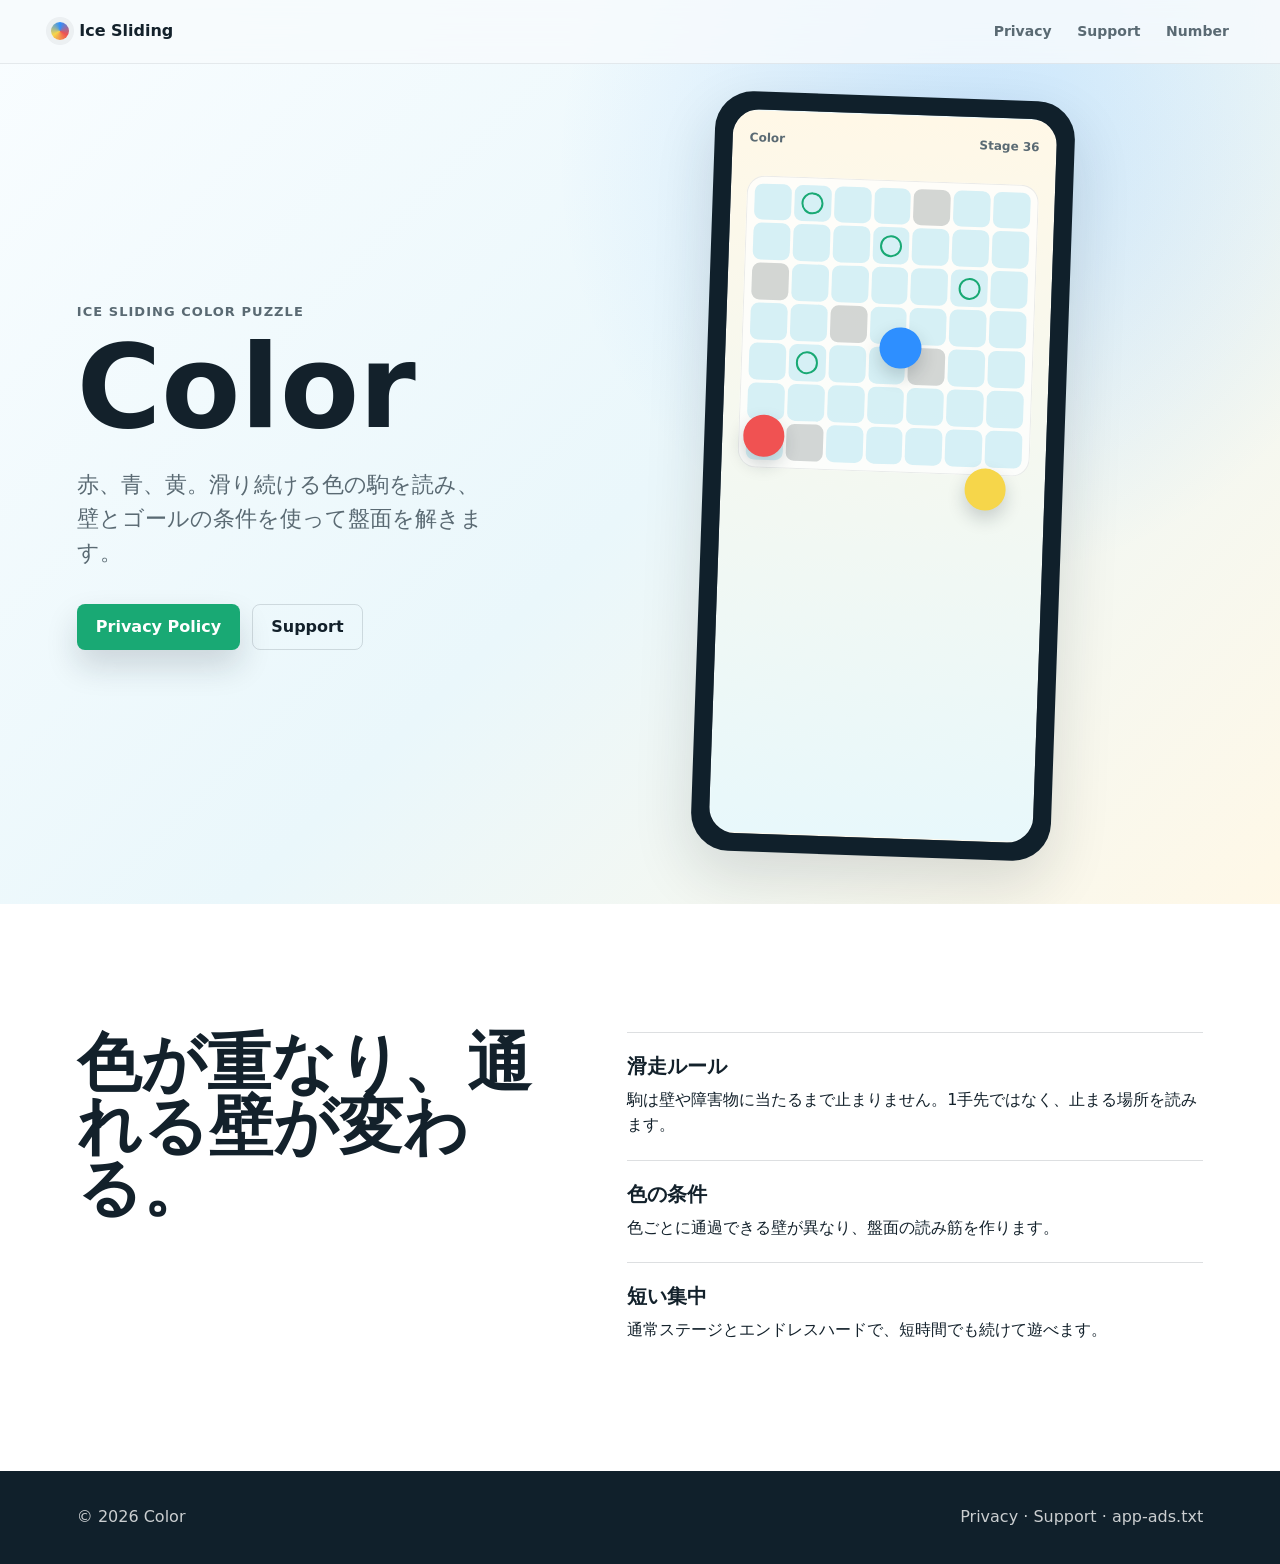
==== color/index.html @ fd280311 "Publish ice sliding public site" ====
<!doctype html>
<html lang="ja">
  <head>
    <meta charset="utf-8">
    <meta name="viewport" content="width=device-width, initial-scale=1">
    <title>Color - Ice Sliding Puzzle</title>
    <meta name="description" content="Color is an ice-sliding puzzle game for iPhone. Slide colored pieces across ice and guide them to matching goals.">
    <link rel="stylesheet" href="/assets/site.css">
  </head>
  <body class="color-theme">
    <header class="site-header">
      <a class="brand-mark" href="/"><span class="mark-dot"></span><span>Ice Sliding</span></a>
      <nav class="nav-links" aria-label="Color navigation">
        <a href="/color/privacy.html">Privacy</a>
        <a href="/color/support.html">Support</a>
        <a href="/number/">Number</a>
      </nav>
    </header>

    <main>
      <section class="hero copy-narrow">
        <div class="hero-text">
          <p class="eyebrow">Ice Sliding Color Puzzle</p>
          <h1>Color</h1>
          <p class="subtitle">赤、青、黄。滑り続ける色の駒を読み、壁とゴールの条件を使って盤面を解きます。</p>
          <div class="actions">
            <a class="button primary" href="/color/privacy.html">Privacy Policy</a>
            <a class="button" href="/color/support.html">Support</a>
          </div>
        </div>
        <div class="hero-visual" aria-hidden="true">
          <div class="phone">
            <div class="phone-screen">
              <div class="game-top"><span>Color</span><span>Stage 36</span></div>
              <div class="board">
                <span class="cell"></span><span class="cell goal-color"></span><span class="cell"></span><span class="cell"></span><span class="cell block"></span><span class="cell"></span><span class="cell"></span>
                <span class="cell"></span><span class="cell"></span><span class="cell"></span><span class="cell goal-color"></span><span class="cell"></span><span class="cell"></span><span class="cell"></span>
                <span class="cell block"></span><span class="cell"></span><span class="cell"></span><span class="cell"></span><span class="cell"></span><span class="cell goal-color"></span><span class="cell"></span>
                <span class="cell"></span><span class="cell"></span><span class="cell block"></span><span class="cell"></span><span class="cell"></span><span class="cell"></span><span class="cell"></span>
                <span class="cell"></span><span class="cell goal-color"></span><span class="cell"></span><span class="cell"></span><span class="cell block"></span><span class="cell"></span><span class="cell"></span>
                <span class="cell"></span><span class="cell"></span><span class="cell"></span><span class="cell"></span><span class="cell"></span><span class="cell"></span><span class="cell"></span>
                <span class="cell"></span><span class="cell block"></span><span class="cell"></span><span class="cell"></span><span class="cell"></span><span class="cell"></span><span class="cell"></span>
              </div>
              <span class="piece" style="--x:0;--y:4;--piece:#f05252"></span>
              <span class="piece" style="--x:3;--y:2;--piece:#2e8fff"></span>
              <span class="piece" style="--x:5;--y:5;--piece:#f6d64a"></span>
            </div>
          </div>
        </div>
      </section>

      <section class="section alt">
        <div class="section-grid">
          <h2 data-reveal>色が重なり、通れる壁が変わる。</h2>
          <ul class="feature-list" data-reveal>
            <li><strong>滑走ルール</strong>駒は壁や障害物に当たるまで止まりません。1手先ではなく、止まる場所を読みます。</li>
            <li><strong>色の条件</strong>色ごとに通過できる壁が異なり、盤面の読み筋を作ります。</li>
            <li><strong>短い集中</strong>通常ステージとエンドレスハードで、短時間でも続けて遊べます。</li>
          </ul>
        </div>
      </section>
    </main>

    <footer class="footer">
      <div class="footer-inner">
        <span>© 2026 Color</span>
        <span><a href="/color/privacy.html">Privacy</a> · <a href="/color/support.html">Support</a> · <a href="/app-ads.txt">app-ads.txt</a></span>
      </div>
    </footer>
    <script src="/assets/site.js"></script>
  </body>
</html>
---- assets/site.css ----
:root {
  --ink: #13212b;
  --muted: #5a6a73;
  --paper: #f7fbfd;
  --ice: #dff4f8;
  --line: rgba(19, 33, 43, 0.14);
  --color-accent: #19a974;
  --number-accent: #1e79d8;
  --warm: #fff7df;
  --shadow: 0 24px 60px rgba(19, 33, 43, 0.14);
}

* {
  box-sizing: border-box;
}

html {
  background: var(--paper);
  color: var(--ink);
  font-family: Inter, ui-sans-serif, system-ui, -apple-system, BlinkMacSystemFont, "Helvetica Neue", Arial, sans-serif;
  line-height: 1.55;
  scroll-behavior: smooth;
}

body {
  margin: 0;
  min-width: 320px;
}

a {
  color: inherit;
  text-decoration: none;
}

.site-header {
  position: fixed;
  z-index: 20;
  top: 0;
  left: 0;
  right: 0;
  height: 64px;
  display: flex;
  align-items: center;
  justify-content: space-between;
  padding: 0 clamp(18px, 4vw, 52px);
  color: var(--ink);
  background: rgba(247, 251, 253, 0.82);
  backdrop-filter: blur(18px);
  border-bottom: 1px solid rgba(19, 33, 43, 0.08);
}

.brand-mark {
  display: inline-flex;
  align-items: center;
  gap: 10px;
  font-weight: 800;
}

.mark-dot {
  width: 18px;
  height: 18px;
  border-radius: 50%;
  background: conic-gradient(from 120deg, #f05252, #f6d64a, #2e8fff, #f05252);
  box-shadow: 0 0 0 5px rgba(19, 33, 43, 0.05);
}

.nav-links {
  display: flex;
  align-items: center;
  gap: clamp(14px, 2vw, 28px);
  color: var(--muted);
  font-size: 14px;
  font-weight: 700;
}

.nav-links a:hover {
  color: var(--ink);
}

.hero {
  min-height: 100svh;
  display: grid;
  grid-template-columns: minmax(0, 1fr) minmax(320px, 680px);
  align-items: center;
  gap: clamp(28px, 5vw, 74px);
  padding: 96px clamp(20px, 6vw, 84px) 48px;
  overflow: hidden;
  background:
    radial-gradient(circle at 76% 18%, rgba(46, 143, 255, 0.18), transparent 34%),
    linear-gradient(135deg, #f9fdff 0%, #eaf7fb 52%, #fff8e7 100%);
}

.hero.copy-narrow {
  grid-template-columns: minmax(0, 620px) minmax(320px, 640px);
}

.hero-text {
  max-width: 660px;
  animation: rise-in 720ms ease both;
}

.eyebrow {
  margin: 0 0 14px;
  color: var(--muted);
  font-size: 13px;
  font-weight: 800;
  letter-spacing: 0.08em;
  text-transform: uppercase;
}

h1 {
  margin: 0;
  font-size: clamp(56px, 9vw, 128px);
  line-height: 0.9;
  letter-spacing: 0;
}

.subtitle {
  max-width: 560px;
  margin: 28px 0 0;
  color: var(--muted);
  font-size: clamp(17px, 2vw, 22px);
}

.actions {
  display: flex;
  flex-wrap: wrap;
  gap: 12px;
  margin-top: 34px;
}

.button {
  display: inline-flex;
  align-items: center;
  justify-content: center;
  min-height: 46px;
  padding: 0 18px;
  border-radius: 8px;
  font-weight: 800;
  border: 1px solid var(--line);
  transition: transform 180ms ease, box-shadow 180ms ease, background 180ms ease;
}

.button.primary {
  color: white;
  border-color: transparent;
  background: var(--accent, var(--color-accent));
  box-shadow: 0 16px 32px rgba(19, 33, 43, 0.16);
}

.button:hover {
  transform: translateY(-2px);
  box-shadow: 0 18px 40px rgba(19, 33, 43, 0.14);
}

.hero-visual {
  position: relative;
  min-height: min(70svh, 680px);
  display: grid;
  place-items: center;
  animation: fade-in 900ms 120ms ease both;
}

.phone {
  width: min(360px, 76vw);
  aspect-ratio: 9 / 19;
  padding: 18px;
  border-radius: 38px;
  background: #10202b;
  box-shadow: var(--shadow);
  transform: rotate(2deg);
}

.phone-screen {
  height: 100%;
  border-radius: 26px;
  overflow: hidden;
  background: linear-gradient(180deg, #fff8e7, #e8f8fb);
  border: 1px solid rgba(255, 255, 255, 0.26);
}

.game-top {
  display: flex;
  justify-content: space-between;
  padding: 18px 16px 12px;
  color: var(--muted);
  font-size: 12px;
  font-weight: 800;
}

.board {
  width: calc(100% - 30px);
  aspect-ratio: 1;
  margin: 16px auto 0;
  display: grid;
  grid-template-columns: repeat(7, 1fr);
  grid-template-rows: repeat(7, 1fr);
  gap: 3px;
  padding: 8px;
  border-radius: 18px;
  background: rgba(255, 255, 255, 0.72);
  box-shadow: inset 0 0 0 1px rgba(19, 33, 43, 0.08);
}

.cell {
  position: relative;
  border-radius: 8px;
  background: rgba(210, 239, 245, 0.9);
}

.cell.block {
  background: rgba(19, 33, 43, 0.18);
}

.cell.goal-color::after,
.cell.goal-number::after {
  content: "";
  position: absolute;
  inset: 20%;
  border-radius: 50%;
  border: 2px solid var(--accent, var(--color-accent));
}

.piece {
  position: absolute;
  z-index: 3;
  width: 11.5%;
  aspect-ratio: 1;
  border-radius: 50%;
  left: calc(10.7% + var(--x) * 12.4%);
  top: calc(18.2% + var(--y) * 6.08%);
  background: var(--piece);
  box-shadow: 0 8px 18px rgba(19, 33, 43, 0.2);
  animation: slide-piece 4.8s ease-in-out infinite;
}

.piece:nth-of-type(2) {
  animation-delay: 240ms;
}

.piece:nth-of-type(3) {
  animation-delay: 480ms;
}

.number-piece {
  display: grid;
  place-items: center;
  color: white;
  font-weight: 900;
  font-size: 15px;
  background: var(--number-accent);
}

.operator {
  position: absolute;
  inset: 18%;
  display: grid;
  place-items: center;
  border-radius: 8px;
  color: white;
  background: var(--number-accent);
  font-size: 12px;
  font-weight: 900;
}

.section {
  padding: clamp(62px, 10vw, 128px) clamp(20px, 6vw, 84px);
}

.section.alt {
  background: #ffffff;
}

.section-grid {
  display: grid;
  grid-template-columns: minmax(0, 0.8fr) minmax(0, 1fr);
  gap: clamp(30px, 7vw, 90px);
  align-items: start;
}

.section h2 {
  margin: 0;
  font-size: clamp(34px, 5vw, 72px);
  line-height: 0.98;
}

.section p,
.policy p,
.policy li {
  color: var(--muted);
  font-size: 17px;
}

.feature-list {
  display: grid;
  gap: 22px;
  margin: 0;
  padding: 0;
  list-style: none;
}

.feature-list li {
  padding-top: 18px;
  border-top: 1px solid var(--line);
}

.feature-list strong {
  display: block;
  margin-bottom: 6px;
  font-size: 20px;
}

.policy {
  max-width: 900px;
  margin: 0 auto;
  padding: 112px 22px 80px;
}

.policy h1 {
  font-size: clamp(42px, 8vw, 84px);
}

.policy h2 {
  margin-top: 46px;
  font-size: 28px;
}

.policy a {
  color: var(--accent, var(--color-accent));
  font-weight: 800;
}

.footer {
  padding: 34px clamp(20px, 6vw, 84px);
  color: var(--muted);
  background: #10202b;
}

.footer,
.footer a {
  color: rgba(255, 255, 255, 0.78);
}

.footer-inner {
  display: flex;
  justify-content: space-between;
  gap: 18px;
  flex-wrap: wrap;
}

.color-theme {
  --accent: var(--color-accent);
}

.number-theme {
  --accent: var(--number-accent);
}

@keyframes rise-in {
  from {
    opacity: 0;
    transform: translateY(16px);
  }
  to {
    opacity: 1;
    transform: translateY(0);
  }
}

@keyframes fade-in {
  from {
    opacity: 0;
    transform: scale(0.98);
  }
  to {
    opacity: 1;
    transform: scale(1);
  }
}

@keyframes slide-piece {
  0%, 18%, 100% {
    transform: translate(0, 0);
  }
  44%, 62% {
    transform: translate(82px, 0);
  }
  78% {
    transform: translate(82px, 96px);
  }
}

@media (max-width: 820px) {
  .site-header {
    height: auto;
    min-height: 58px;
    padding: 12px 18px;
  }

  .nav-links {
    gap: 12px;
    font-size: 12px;
  }

  .hero,
  .hero.copy-narrow,
  .section-grid {
    grid-template-columns: 1fr;
  }

  .hero {
    padding-top: 88px;
  }

  .hero-visual {
    min-height: 460px;
  }
}
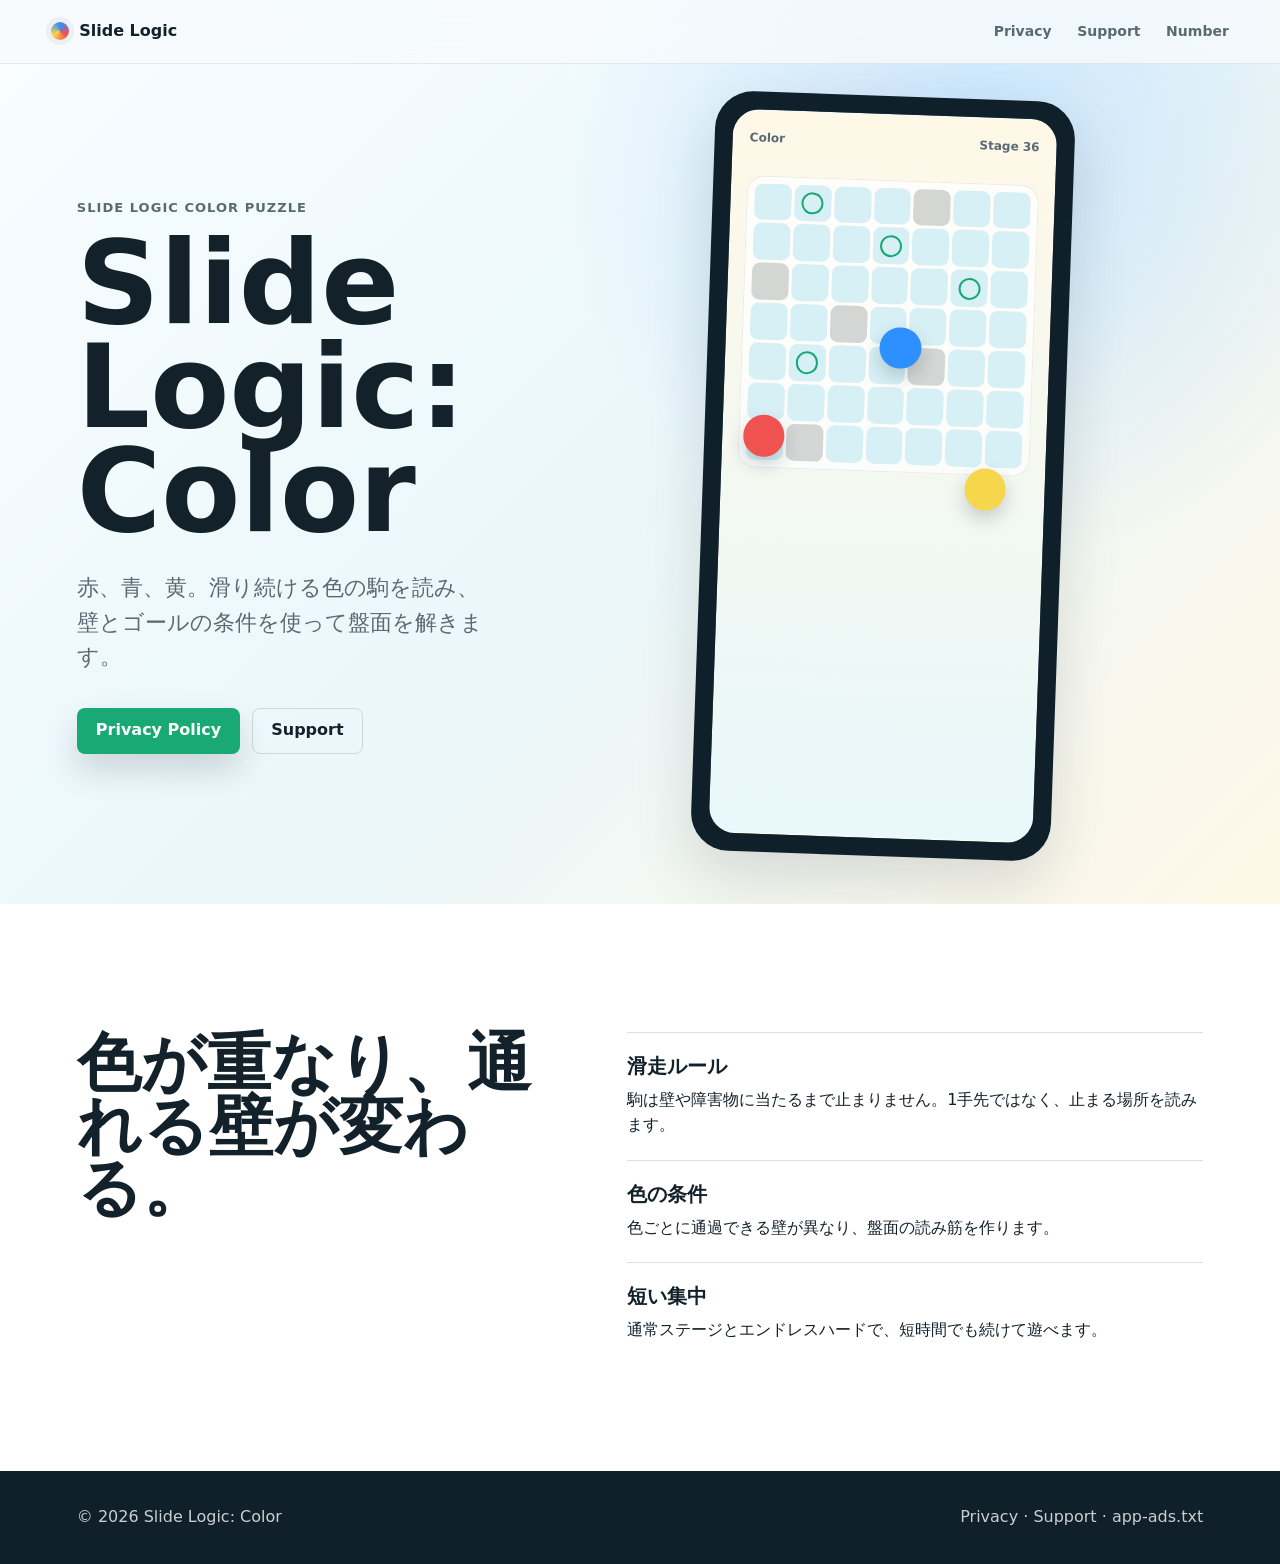
==== commit 46417f4b: "Rename site to Slide Logic" ====
--- a/color/index.html
+++ b/color/index.html
@@ -3,13 +3,13 @@
   <head>
     <meta charset="utf-8">
     <meta name="viewport" content="width=device-width, initial-scale=1">
-    <title>Color - Ice Sliding Puzzle</title>
-    <meta name="description" content="Color is an ice-sliding puzzle game for iPhone. Slide colored pieces across ice and guide them to matching goals.">
+    <title>Slide Logic: Color</title>
+    <meta name="description" content="Slide Logic: Color is a logic puzzle game for iPhone. Slide colored pieces and guide them to matching goals.">
     <link rel="stylesheet" href="/assets/site.css">
   </head>
   <body class="color-theme">
     <header class="site-header">
-      <a class="brand-mark" href="/"><span class="mark-dot"></span><span>Ice Sliding</span></a>
+      <a class="brand-mark" href="/"><span class="mark-dot"></span><span>Slide Logic</span></a>
       <nav class="nav-links" aria-label="Color navigation">
         <a href="/color/privacy.html">Privacy</a>
         <a href="/color/support.html">Support</a>
@@ -20,8 +20,8 @@
     <main>
       <section class="hero copy-narrow">
         <div class="hero-text">
-          <p class="eyebrow">Ice Sliding Color Puzzle</p>
-          <h1>Color</h1>
+          <p class="eyebrow">Slide Logic Color Puzzle</p>
+          <h1>Slide Logic: Color</h1>
           <p class="subtitle">赤、青、黄。滑り続ける色の駒を読み、壁とゴールの条件を使って盤面を解きます。</p>
           <div class="actions">
             <a class="button primary" href="/color/privacy.html">Privacy Policy</a>
@@ -63,11 +63,10 @@
 
     <footer class="footer">
       <div class="footer-inner">
-        <span>© 2026 Color</span>
+        <span>© 2026 Slide Logic: Color</span>
         <span><a href="/color/privacy.html">Privacy</a> · <a href="/color/support.html">Support</a> · <a href="/app-ads.txt">app-ads.txt</a></span>
       </div>
     </footer>
     <script src="/assets/site.js"></script>
   </body>
 </html>
-
